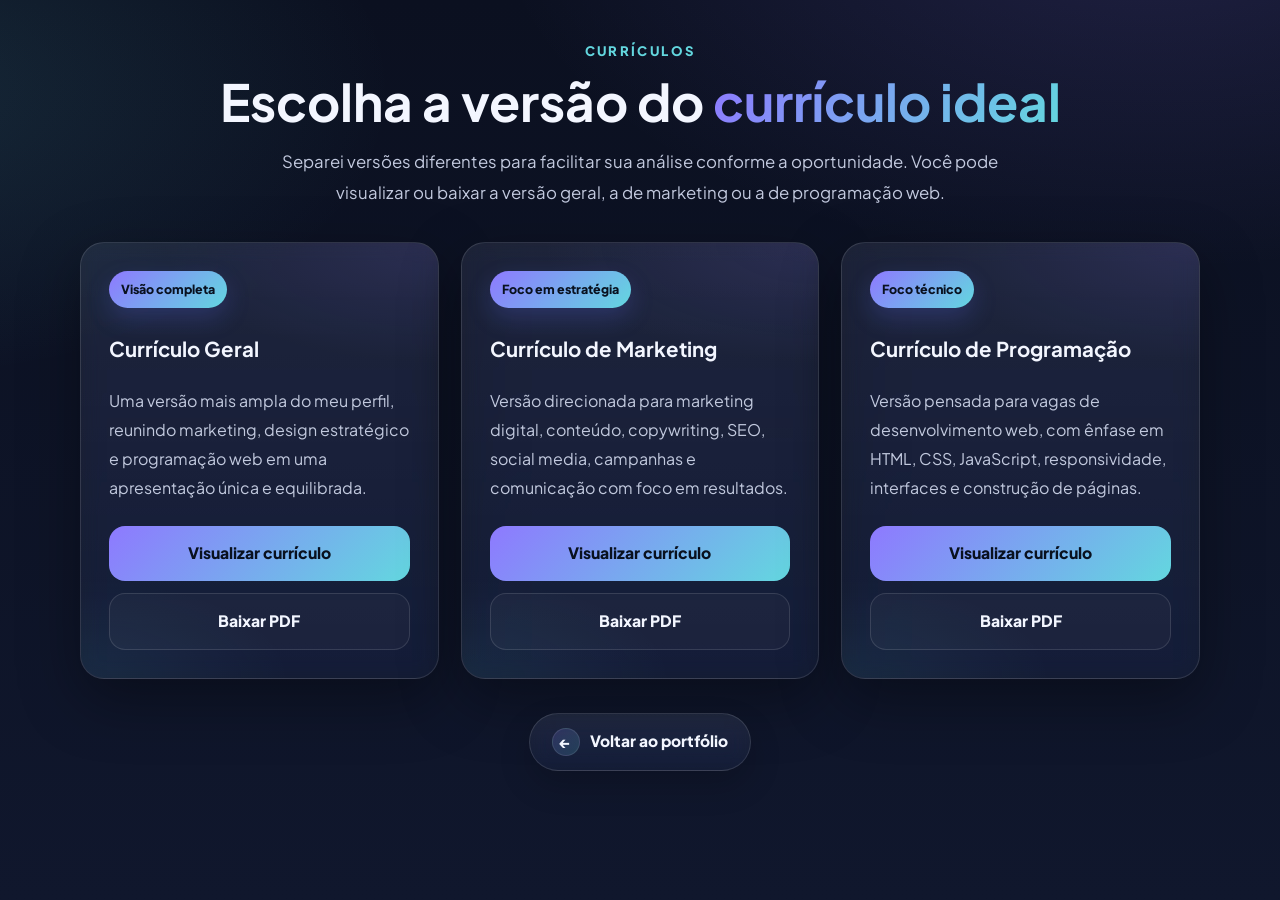
==== curriculos.html @ 51f9f5ce "Add files via upload" ====
<!DOCTYPE html>
<html lang="pt-BR">
<head>
  <meta charset="UTF-8" />
  <meta name="viewport" content="width=device-width, initial-scale=1.0" />
  <title>Currículos | Adson Isan</title>
  <meta name="description" content="Escolha qual currículo baixar: marketing, programação web ou versão geral." />
  <link rel="preconnect" href="https://fonts.gstatic.com" crossorigin>
  <link href="https://fonts.googleapis.com/css2?family=Plus+Jakarta+Sans:wght@400;600;700;800&display=swap" rel="stylesheet">

  <style>
    :root{
      --bg:#0b1020;
      --bg-soft:#10172d;
      --surface:#131b34;
      --surface-2:#18213f;
      --text:#f3f6ff;
      --muted:#c2c9de;
      --muted-2:#9ba6c7;
      --brand:#8e79ff;
      --brand-2:#63d7df;
      --border:rgba(255,255,255,.12);
      --ring:rgba(142,121,255,.35);
      --shadow:0 20px 60px rgba(0,0,0,.35);
      --radius-lg:28px;
      --radius-md:20px;
      --radius-sm:14px;
    }

    *{
      box-sizing:border-box;
    }

    html{
      scroll-behavior:smooth;
    }

    body{
      margin:0;
      min-height:100vh;
      font-family:"Plus Jakarta Sans", system-ui, sans-serif;
      color:var(--text);
      background:
        radial-gradient(1100px 600px at 90% -10%, rgba(142,121,255,.16), transparent 60%),
        radial-gradient(900px 500px at -10% 10%, rgba(99,215,223,.12), transparent 58%),
        linear-gradient(180deg, var(--bg), var(--bg-soft));
      line-height:1.7;
      padding:40px 20px;
    }

    a{
      color:inherit;
      text-decoration:none;
    }

    .wrap{
      width:min(1120px, 100%);
      margin:0 auto;
    }

    .hero{
      text-align:center;
      margin-bottom:34px;
    }

    .eyebrow{
      margin:0 0 12px;
      color:var(--brand-2);
      font-weight:800;
      letter-spacing:.18em;
      font-size:.82rem;
    }

    .title{
      margin:0 0 16px;
      font-size:clamp(2.1rem, 4vw, 3.2rem);
      line-height:1.08;
    }

    .grad{
      background:linear-gradient(120deg, var(--brand), var(--brand-2));
      -webkit-background-clip:text;
      background-clip:text;
      color:transparent;
    }

    .subtitle{
      margin:0 auto;
      max-width:760px;
      color:var(--muted);
      font-size:1.05rem;
      line-height:1.85;
    }

    .cards-grid{
      display:grid;
      grid-template-columns:repeat(3, minmax(0, 1fr));
      gap:22px;
      align-items:stretch;
    }

    .card{
      display:flex;
      flex-direction:column;
      min-height:100%;
      padding:28px;
      border-radius:24px;
      border:1px solid var(--border);
      background:
        linear-gradient(180deg, rgba(255,255,255,.08), rgba(255,255,255,.03));
      box-shadow:var(--shadow);
      backdrop-filter:blur(10px) saturate(140%);
      position:relative;
      overflow:hidden;
      transition:transform .18s ease, box-shadow .22s ease, border-color .22s ease;
    }

    .card::before{
      content:"";
      position:absolute;
      inset:0;
      background:
        radial-gradient(500px 220px at 100% 0%, rgba(142,121,255,.12), transparent 55%),
        radial-gradient(380px 180px at 0% 100%, rgba(99,215,223,.08), transparent 55%);
      pointer-events:none;
    }

    .card:hover{
      transform:translateY(-4px);
      box-shadow:0 26px 70px rgba(0,0,0,.38);
      border-color:rgba(142,121,255,.28);
    }

    .card-top,
    .card-body,
    .card-actions{
      position:relative;
      z-index:1;
    }

    .card-top{
      margin-bottom:16px;
    }

    .badge{
      display:inline-flex;
      align-items:center;
      justify-content:center;
      padding:8px 12px;
      border-radius:999px;
      font-size:.78rem;
      font-weight:800;
      color:#09111f;
      background:linear-gradient(135deg, var(--brand), var(--brand-2));
      box-shadow:0 10px 24px rgba(98,112,255,.22);
    }

    .card-body{
      display:flex;
      flex-direction:column;
      flex:1;
    }

    .card h2{
      margin:0 0 12px;
      font-size:1.28rem;
      line-height:1.3;
      min-height:3.2rem;
      display:flex;
      align-items:center;
    }

    .card p{
      margin:0;
      color:var(--muted);
      font-size:1rem;
      line-height:1.8;
      flex:1;
    }

    .card-actions{
      display:grid;
      gap:12px;
      margin-top:24px;
    }

    .btn{
      display:inline-flex;
      align-items:center;
      justify-content:center;
      min-height:48px;
      padding:14px 16px;
      border-radius:16px;
      border:1px solid var(--border);
      font-weight:800;
      font-size:.98rem;
      transition:transform .14s ease, box-shadow .2s ease, background .2s ease, border-color .2s ease;
      text-align:center;
    }

    .btn:hover{
      transform:translateY(-1px);
      box-shadow:0 16px 28px rgba(0,0,0,.20);
    }

    .btn.primary{
      background:linear-gradient(135deg, var(--brand), var(--brand-2));
      color:#09111f;
      border:none;
    }

    .btn.secondary{
      background:rgba(255,255,255,.03);
      color:var(--text);
    }

    .btn.secondary:hover{
      border-color:rgba(99,215,223,.35);
      background:rgba(255,255,255,.05);
    }

    .bottom-bar{
      margin-top:34px;
      display:flex;
      justify-content:center;
    }

    .back-link{
      display:inline-flex;
      align-items:center;
      justify-content:center;
      gap:10px;
      padding:14px 22px;
      border-radius:999px;
      border:1px solid var(--border);
      background:
        linear-gradient(180deg, rgba(255,255,255,.08), rgba(255,255,255,.03));
      color:var(--text);
      font-weight:800;
      font-size:.97rem;
      box-shadow:0 14px 32px rgba(0,0,0,.18);
      backdrop-filter:blur(10px) saturate(140%);
      transition:transform .14s ease, box-shadow .22s ease, border-color .22s ease;
    }

    .back-link:hover{
      transform:translateY(-2px);
      box-shadow:0 20px 40px rgba(0,0,0,.24);
      border-color:rgba(142,121,255,.35);
    }

    .back-link .arrow{
      display:inline-flex;
      align-items:center;
      justify-content:center;
      width:28px;
      height:28px;
      border-radius:999px;
      background:linear-gradient(135deg, rgba(142,121,255,.18), rgba(99,215,223,.18));
      border:1px solid rgba(255,255,255,.10);
      font-size:.95rem;
      line-height:1;
      flex-shrink:0;
    }

    @media (max-width: 980px){
      .cards-grid{
        grid-template-columns:1fr;
      }

      .card h2{
        min-height:auto;
      }
    }

    @media (max-width: 640px){
      body{
        padding:28px 16px;
      }

      .card{
        padding:22px;
      }

      .title{
        font-size:clamp(1.9rem, 7vw, 2.5rem);
      }

      .subtitle{
        font-size:1rem;
      }

      .back-link{
        width:100%;
        max-width:340px;
      }
    }
  </style>
</head>
<body>
  <main class="wrap">
    <section class="hero">
      <p class="eyebrow">CURRÍCULOS</p>
      <h1 class="title">
        Escolha a versão do <span class="grad">currículo ideal</span>
      </h1>
      <p class="subtitle">
        Separei versões diferentes para facilitar sua análise conforme a oportunidade.
        Você pode visualizar ou baixar a versão geral, a de marketing ou a de programação web.
      </p>
    </section>

    <section class="cards-grid">
      <article class="card">
        <div class="card-top">
          <span class="badge">Visão completa</span>
        </div>

        <div class="card-body">
          <h2>Currículo Geral</h2>
          <p>
            Uma versão mais ampla do meu perfil, reunindo marketing, design estratégico
            e programação web em uma apresentação única e equilibrada.
          </p>
        </div>

        <div class="card-actions">
          <a class="btn primary" href="Currículo - Soluções Digitais.pdf" target="_blank" rel="noopener">
            Visualizar currículo
          </a>
          <a class="btn secondary" href="Currículo - Soluções Digitais.pdf" download>
            Baixar PDF
          </a>
        </div>
      </article>

      <article class="card">
        <div class="card-top">
          <span class="badge">Foco em estratégia</span>
        </div>

        <div class="card-body">
          <h2>Currículo de Marketing</h2>
          <p>
            Versão direcionada para marketing digital, conteúdo, copywriting, SEO,
            social media, campanhas e comunicação com foco em resultados.
          </p>
        </div>

        <div class="card-actions">
          <a class="btn primary" href="Currículo - Marketing Digital.pdf" target="_blank" rel="noopener">
            Visualizar currículo
          </a>
          <a class="btn secondary" href="Currículo - Marketing Digital.pdf" download>
            Baixar PDF
          </a>
        </div>
      </article>

      <article class="card">
        <div class="card-top">
          <span class="badge">Foco técnico</span>
        </div>

        <div class="card-body">
          <h2>Currículo de Programação</h2>
          <p>
            Versão pensada para vagas de desenvolvimento web, com ênfase em HTML, CSS,
            JavaScript, responsividade, interfaces e construção de páginas.
          </p>
        </div>

        <div class="card-actions">
          <a class="btn primary" href="Currículo - Desenvolvimento Web.pdf" target="_blank" rel="noopener">
            Visualizar currículo
          </a>
          <a class="btn secondary" href="Currículo - Desenvolvimento Web.pdf" download>
            Baixar PDF
          </a>
        </div>
      </article>
    </section>

    <div class="bottom-bar">
      <a class="back-link" href="index.html">
        <span class="arrow">←</span>
        <span>Voltar ao portfólio</span>
      </a>
    </div>
  </main>
</body>
</html>
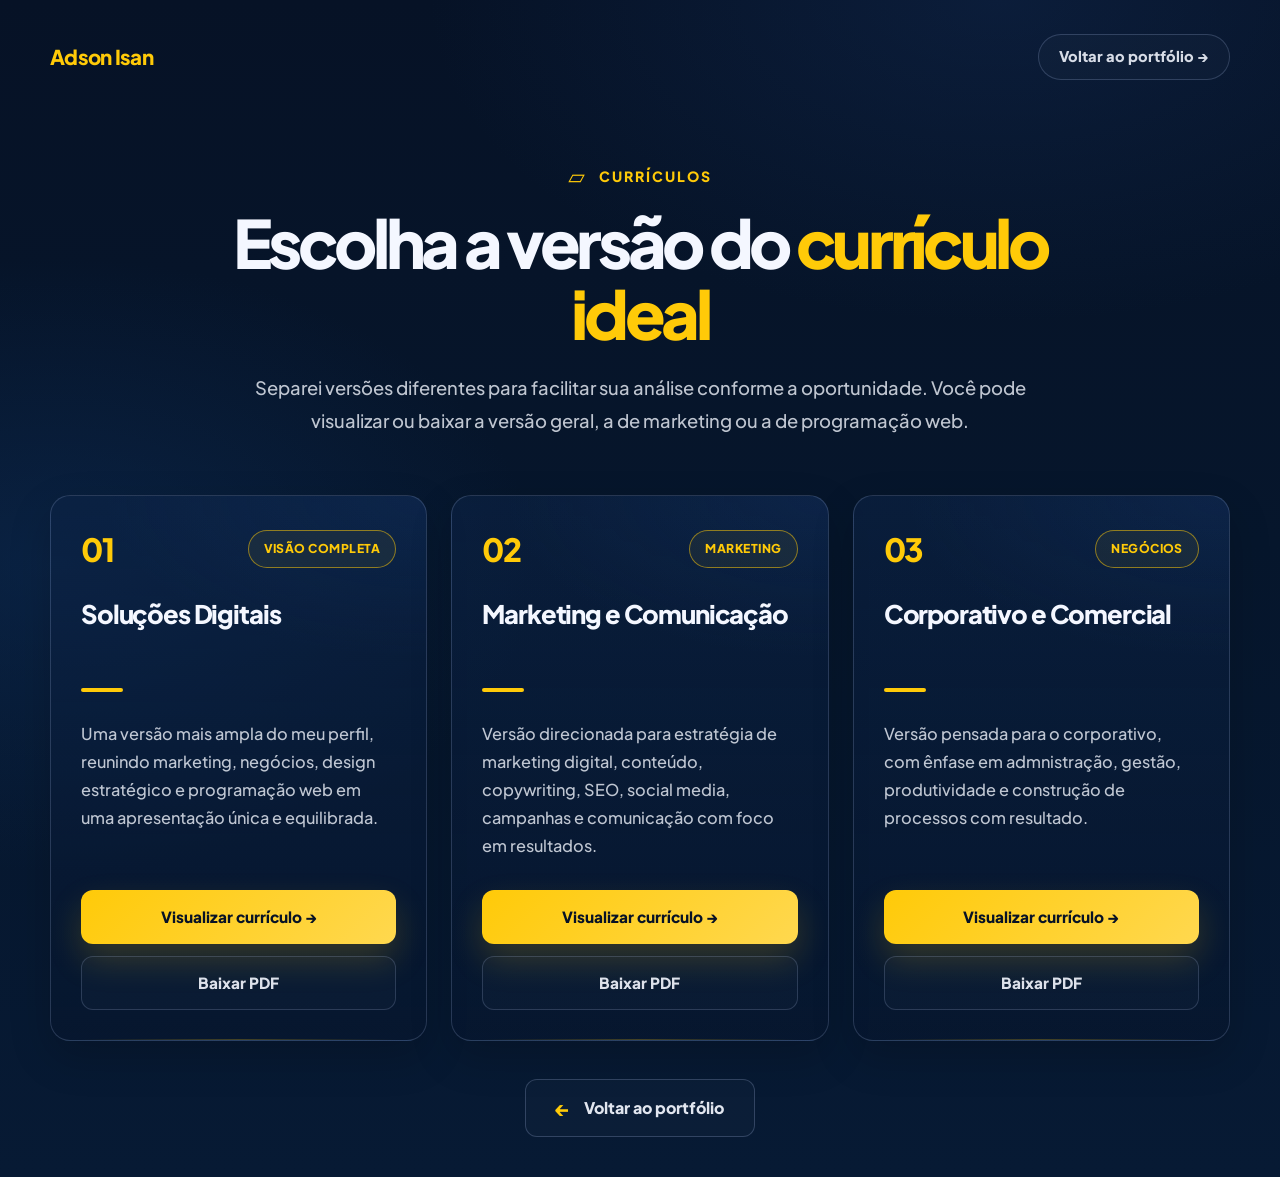
==== commit e3bf0ee2: "Add files via upload" ====
--- a/curriculos.html
+++ b/curriculos.html
@@ -6,153 +6,243 @@
   <title>Currículos | Adson Isan</title>
   <meta name="description" content="Escolha qual currículo baixar: marketing, programação web ou versão geral." />
   <link rel="preconnect" href="https://fonts.gstatic.com" crossorigin>
-  <link href="https://fonts.googleapis.com/css2?family=Plus+Jakarta+Sans:wght@400;600;700;800&display=swap" rel="stylesheet">
+  <link href="https://fonts.googleapis.com/css2?family=Plus+Jakarta+Sans:wght@400;500;600;700;800;900&display=swap" rel="stylesheet">
 
   <style>
     :root{
-      --bg:#0b1020;
-      --bg-soft:#10172d;
-      --surface:#131b34;
-      --surface-2:#18213f;
-      --text:#f3f6ff;
-      --muted:#c2c9de;
-      --muted-2:#9ba6c7;
-      --brand:#8e79ff;
-      --brand-2:#63d7df;
-      --border:rgba(255,255,255,.12);
-      --ring:rgba(142,121,255,.35);
-      --shadow:0 20px 60px rgba(0,0,0,.35);
-      --radius-lg:28px;
-      --radius-md:20px;
-      --radius-sm:14px;
-    }
-
-    *{
-      box-sizing:border-box;
-    }
-
-    html{
-      scroll-behavior:smooth;
-    }
+      --bg:#061226;
+      --bg-2:#071a34;
+      --surface:#0a1c37;
+      --surface-2:#102542;
+      --text:#f4f7ff;
+      --muted:#b8c1d5;
+      --muted-2:#8693ad;
+      --brand:#ffca08;
+      --brand-2:#ffd84f;
+      --border:rgba(160,178,220,.22);
+      --border-strong:rgba(255,202,8,.45);
+      --shadow:0 28px 80px rgba(0,0,0,.35);
+      --max:1180px;
+    }
+
+    *{box-sizing:border-box;}
+
+    html{scroll-behavior:smooth;}
 
     body{
       margin:0;
       min-height:100vh;
-      font-family:"Plus Jakarta Sans", system-ui, sans-serif;
+      font-family:"Plus Jakarta Sans", system-ui, -apple-system, Segoe UI, sans-serif;
       color:var(--text);
       background:
-        radial-gradient(1100px 600px at 90% -10%, rgba(142,121,255,.16), transparent 60%),
-        radial-gradient(900px 500px at -10% 10%, rgba(99,215,223,.12), transparent 58%),
-        linear-gradient(180deg, var(--bg), var(--bg-soft));
+        radial-gradient(920px 520px at 78% 0%, rgba(23,54,104,.30), transparent 62%),
+        radial-gradient(760px 480px at 4% 48%, rgba(16,55,107,.36), transparent 64%),
+        linear-gradient(180deg, #061226 0%, #06162c 46%, #071a34 100%);
       line-height:1.7;
-      padding:40px 20px;
-    }
-
-    a{
-      color:inherit;
-      text-decoration:none;
-    }
-
-    .wrap{
-      width:min(1120px, 100%);
+      overflow-x:hidden;
+    }
+
+    a{color:inherit;text-decoration:none;}
+
+    .page{
+      width:min(var(--max), calc(100% - 48px));
+      min-height:100vh;
       margin:0 auto;
+      padding:28px 0 40px;
+      display:flex;
+      flex-direction:column;
+    }
+
+    .topbar{
+      display:flex;
+      align-items:center;
+      justify-content:space-between;
+      gap:22px;
+      min-height:58px;
+      margin-bottom:78px;
+    }
+
+    .brand{
+      color:var(--brand);
+      font-size:1.28rem;
+      line-height:1;
+      font-weight:900;
+      letter-spacing:-.035em;
+    }
+
+    .top-link{
+      display:inline-flex;
+      align-items:center;
+      justify-content:center;
+      gap:10px;
+      min-height:46px;
+      padding:0 20px;
+      border:1px solid rgba(160,178,220,.24);
+      border-radius:999px;
+      background:rgba(255,255,255,.02);
+      color:rgba(244,247,255,.88);
+      font-size:.92rem;
+      font-weight:800;
+      transition:.2s ease;
+    }
+
+    .top-link:hover{
+      transform:translateY(-2px);
+      border-color:var(--border-strong);
+      color:var(--brand);
     }
 
     .hero{
+      max-width:920px;
+      margin:0 auto 48px;
       text-align:center;
-      margin-bottom:34px;
     }
 
     .eyebrow{
-      margin:0 0 12px;
-      color:var(--brand-2);
-      font-weight:800;
-      letter-spacing:.18em;
-      font-size:.82rem;
+      display:inline-flex;
+      align-items:center;
+      justify-content:center;
+      gap:12px;
+      margin:0 0 20px;
+      color:var(--brand);
+      font-size:.88rem;
+      line-height:1;
+      font-weight:900;
+      letter-spacing:.14em;
+      text-transform:uppercase;
+    }
+
+    .eyebrow::before{
+      content:"▱";
+      font-size:1.35rem;
+      line-height:1;
     }
 
     .title{
-      margin:0 0 16px;
-      font-size:clamp(2.1rem, 4vw, 3.2rem);
+      max-width:850px;
+      margin:0 auto 22px;
+      color:var(--text);
+      font-size:clamp(2.6rem, 5.2vw, 5.1rem);
       line-height:1.08;
-    }
-
-    .grad{
-      background:linear-gradient(120deg, var(--brand), var(--brand-2));
-      -webkit-background-clip:text;
-      background-clip:text;
-      color:transparent;
-    }
+      letter-spacing:-.065em;
+      font-weight:900;
+    }
+
+    .title span{color:var(--brand);}
 
     .subtitle{
+      max-width:780px;
       margin:0 auto;
-      max-width:760px;
-      color:var(--muted);
-      font-size:1.05rem;
-      line-height:1.85;
+      color:rgba(244,247,255,.78);
+      font-size:1.15rem;
+      line-height:1.75;
+      font-weight:500;
     }
 
     .cards-grid{
       display:grid;
       grid-template-columns:repeat(3, minmax(0, 1fr));
-      gap:22px;
+      gap:24px;
       align-items:stretch;
+      margin-top:10px;
     }
 
     .card{
-      display:flex;
-      flex-direction:column;
-      min-height:100%;
-      padding:28px;
-      border-radius:24px;
-      border:1px solid var(--border);
-      background:
-        linear-gradient(180deg, rgba(255,255,255,.08), rgba(255,255,255,.03));
-      box-shadow:var(--shadow);
-      backdrop-filter:blur(10px) saturate(140%);
       position:relative;
       overflow:hidden;
-      transition:transform .18s ease, box-shadow .22s ease, border-color .22s ease;
-    }
-
-    .card::before{
+      display:flex;
+      flex-direction:column;
+      min-height:430px;
+      padding:34px 30px 30px;
+      border:1px solid var(--border);
+      border-radius:20px;
+      background:
+        radial-gradient(520px 260px at 100% 0%, rgba(24,63,124,.20), transparent 62%),
+        linear-gradient(180deg, rgba(12,35,70,.58), rgba(6,20,43,.42));
+      box-shadow:0 16px 42px rgba(0,0,0,.18);
+      transition:transform .22s ease, border-color .22s ease, background .22s ease;
+    }
+
+    .card:hover{
+      transform:translateY(-5px);
+      border-color:rgba(255,202,8,.44);
+      background:
+        radial-gradient(520px 260px at 100% 0%, rgba(255,202,8,.07), transparent 62%),
+        linear-gradient(180deg, rgba(12,35,70,.70), rgba(6,20,43,.50));
+    }
+
+    .card::after{
       content:"";
       position:absolute;
-      inset:0;
-      background:
-        radial-gradient(500px 220px at 100% 0%, rgba(142,121,255,.12), transparent 55%),
-        radial-gradient(380px 180px at 0% 100%, rgba(99,215,223,.08), transparent 55%);
-      pointer-events:none;
-    }
-
-    .card:hover{
-      transform:translateY(-4px);
-      box-shadow:0 26px 70px rgba(0,0,0,.38);
-      border-color:rgba(142,121,255,.28);
+      inset:auto 30px 0;
+      height:1px;
+      background:linear-gradient(90deg, transparent, rgba(255,202,8,.45), transparent);
+      opacity:.55;
     }
 
     .card-top,
     .card-body,
-    .card-actions{
-      position:relative;
-      z-index:1;
-    }
+    .card-actions{position:relative;z-index:1;}
 
     .card-top{
-      margin-bottom:16px;
+      display:flex;
+      align-items:center;
+      justify-content:space-between;
+      gap:18px;
+      margin-bottom:30px;
+    }
+
+    .card-number{
+      color:var(--brand);
+      font-size:2rem;
+      line-height:1;
+      font-weight:900;
+      letter-spacing:-.04em;
     }
 
     .badge{
       display:inline-flex;
       align-items:center;
       justify-content:center;
-      padding:8px 12px;
+      min-height:38px;
+      padding:0 15px;
+      border:1px solid rgba(255,202,8,.52);
       border-radius:999px;
-      font-size:.78rem;
-      font-weight:800;
-      color:#09111f;
-      background:linear-gradient(135deg, var(--brand), var(--brand-2));
-      box-shadow:0 10px 24px rgba(98,112,255,.22);
+      background:rgba(255,202,8,.06);
+      color:var(--brand);
+      font-size:.76rem;
+      font-weight:900;
+      letter-spacing:.04em;
+      text-transform:uppercase;
+    }
+
+    .card h2{
+      min-height:72px;
+      display:flex;
+      align-items:flex-start;
+      margin:0 0 18px;
+      color:var(--text);
+      font-size:1.6rem;
+      line-height:1.23;
+      letter-spacing:-.045em;
+      font-weight:900;
+    }
+
+    .card-line{
+      display:block;
+      width:42px;
+      height:4px;
+      margin:0 0 28px;
+      border-radius:999px;
+      background:var(--brand);
+    }
+
+    .card p{
+      margin:0;
+      color:rgba(244,247,255,.78);
+      font-size:1.02rem;
+      line-height:1.72;
+      font-weight:500;
     }
 
     .card-body{
@@ -161,66 +251,48 @@
       flex:1;
     }
 
-    .card h2{
-      margin:0 0 12px;
-      font-size:1.28rem;
-      line-height:1.3;
-      min-height:3.2rem;
-      display:flex;
-      align-items:center;
-    }
-
-    .card p{
-      margin:0;
-      color:var(--muted);
-      font-size:1rem;
-      line-height:1.8;
-      flex:1;
-    }
-
     .card-actions{
       display:grid;
+      grid-template-columns:1fr;
       gap:12px;
-      margin-top:24px;
+      margin-top:30px;
     }
 
     .btn{
       display:inline-flex;
       align-items:center;
       justify-content:center;
-      min-height:48px;
-      padding:14px 16px;
-      border-radius:16px;
+      gap:12px;
+      min-height:54px;
+      padding:0 18px;
       border:1px solid var(--border);
-      font-weight:800;
-      font-size:.98rem;
-      transition:transform .14s ease, box-shadow .2s ease, background .2s ease, border-color .2s ease;
+      border-radius:12px;
+      color:var(--text);
+      font-size:.96rem;
+      font-weight:900;
       text-align:center;
-    }
-
-    .btn:hover{
-      transform:translateY(-1px);
-      box-shadow:0 16px 28px rgba(0,0,0,.20);
-    }
+      cursor:pointer;
+      transition:.2s ease;
+    }
+
+    .btn:hover{transform:translateY(-2px);border-color:var(--border-strong);}
 
     .btn.primary{
+      border:0;
       background:linear-gradient(135deg, var(--brand), var(--brand-2));
-      color:#09111f;
-      border:none;
+      color:#071226;
+      box-shadow:0 16px 34px rgba(255,202,8,.18);
     }
 
     .btn.secondary{
-      background:rgba(255,255,255,.03);
-      color:var(--text);
-    }
-
-    .btn.secondary:hover{
-      border-color:rgba(99,215,223,.35);
-      background:rgba(255,255,255,.05);
-    }
+      background:rgba(255,255,255,.018);
+      color:rgba(244,247,255,.90);
+    }
+
+    .btn.secondary:hover{color:var(--brand);}
 
     .bottom-bar{
-      margin-top:34px;
+      margin-top:38px;
       display:flex;
       justify-content:center;
     }
@@ -229,154 +301,121 @@
       display:inline-flex;
       align-items:center;
       justify-content:center;
-      gap:10px;
-      padding:14px 22px;
-      border-radius:999px;
-      border:1px solid var(--border);
-      background:
-        linear-gradient(180deg, rgba(255,255,255,.08), rgba(255,255,255,.03));
-      color:var(--text);
-      font-weight:800;
-      font-size:.97rem;
-      box-shadow:0 14px 32px rgba(0,0,0,.18);
-      backdrop-filter:blur(10px) saturate(140%);
-      transition:transform .14s ease, box-shadow .22s ease, border-color .22s ease;
+      gap:12px;
+      min-height:58px;
+      padding:0 30px;
+      border:1px solid rgba(160,178,220,.26);
+      border-radius:12px;
+      background:rgba(255,255,255,.018);
+      color:rgba(244,247,255,.92);
+      font-weight:900;
+      transition:.2s ease;
     }
 
     .back-link:hover{
       transform:translateY(-2px);
-      box-shadow:0 20px 40px rgba(0,0,0,.24);
-      border-color:rgba(142,121,255,.35);
-    }
-
-    .back-link .arrow{
-      display:inline-flex;
-      align-items:center;
-      justify-content:center;
-      width:28px;
-      height:28px;
-      border-radius:999px;
-      background:linear-gradient(135deg, rgba(142,121,255,.18), rgba(99,215,223,.18));
-      border:1px solid rgba(255,255,255,.10);
-      font-size:.95rem;
-      line-height:1;
-      flex-shrink:0;
-    }
-
-    @media (max-width: 980px){
-      .cards-grid{
-        grid-template-columns:1fr;
-      }
-
-      .card h2{
-        min-height:auto;
-      }
-    }
-
-    @media (max-width: 640px){
-      body{
-        padding:28px 16px;
-      }
-
-      .card{
-        padding:22px;
-      }
-
-      .title{
-        font-size:clamp(1.9rem, 7vw, 2.5rem);
-      }
-
-      .subtitle{
-        font-size:1rem;
-      }
-
-      .back-link{
-        width:100%;
-        max-width:340px;
-      }
+      border-color:var(--border-strong);
+      color:var(--brand);
+    }
+
+    .arrow{color:var(--brand);font-size:1.25rem;line-height:1;}
+
+    @media (max-width:980px){
+      .topbar{margin-bottom:54px;}
+      .cards-grid{grid-template-columns:1fr;}
+      .card{min-height:auto;}
+      .card h2{min-height:auto;}
+    }
+
+    @media (max-width:640px){
+      .page{width:min(100% - 32px, var(--max));padding:18px 0 32px;}
+      .topbar{align-items:flex-start;flex-direction:column;margin-bottom:46px;}
+      .top-link{width:100%;}
+      .hero{text-align:left;margin-bottom:34px;}
+      .eyebrow{justify-content:flex-start;}
+      .title{font-size:clamp(2.25rem, 11vw, 3.1rem);}
+      .subtitle{font-size:1rem;}
+      .card{padding:26px 22px;border-radius:18px;}
+      .card-top{align-items:flex-start;flex-direction:column;margin-bottom:24px;}
+      .back-link{width:100%;}
     }
   </style>
 </head>
 <body>
-  <main class="wrap">
+  <main class="page">
+    <header class="topbar" aria-label="Cabeçalho da página">
+      <a class="brand" href="index.html">Adson Isan</a>
+      <a class="top-link" href="index.html">Voltar ao portfólio →</a>
+    </header>
+
     <section class="hero">
-      <p class="eyebrow">CURRÍCULOS</p>
+      <p class="eyebrow">Currículos</p>
       <h1 class="title">
-        Escolha a versão do <span class="grad">currículo ideal</span>
+        Escolha a versão do <span>currículo ideal</span>
       </h1>
       <p class="subtitle">
-        Separei versões diferentes para facilitar sua análise conforme a oportunidade.
-        Você pode visualizar ou baixar a versão geral, a de marketing ou a de programação web.
+        Separei versões diferentes para facilitar sua análise conforme a oportunidade. Você pode visualizar ou baixar a versão geral, a de marketing ou a de programação web.
       </p>
     </section>
 
-    <section class="cards-grid">
+    <section class="cards-grid" aria-label="Versões de currículo disponíveis">
       <article class="card">
         <div class="card-top">
+          <strong class="card-number">01</strong>
           <span class="badge">Visão completa</span>
         </div>
 
         <div class="card-body">
-          <h2>Currículo Geral</h2>
+          <h2>Soluções Digitais</h2>
+          <span class="card-line"></span>
           <p>
-            Uma versão mais ampla do meu perfil, reunindo marketing, design estratégico
-            e programação web em uma apresentação única e equilibrada.
+            Uma versão mais ampla do meu perfil, reunindo marketing, negócios, design estratégico e programação web em uma apresentação única e equilibrada.
           </p>
         </div>
 
         <div class="card-actions">
-          <a class="btn primary" href="Currículo - Soluções Digitais.pdf" target="_blank" rel="noopener">
-            Visualizar currículo
-          </a>
-          <a class="btn secondary" href="Currículo - Soluções Digitais.pdf" download>
-            Baixar PDF
-          </a>
+          <a class="btn primary" href="Currículo - Soluções Digitais.pdf" target="_blank" rel="noopener">Visualizar currículo →</a>
+          <a class="btn secondary" href="Currículo - Soluções Digitais.pdf" download>Baixar PDF</a>
         </div>
       </article>
 
       <article class="card">
         <div class="card-top">
-          <span class="badge">Foco em estratégia</span>
+          <strong class="card-number">02</strong>
+          <span class="badge">Marketing</span>
         </div>
 
         <div class="card-body">
-          <h2>Currículo de Marketing</h2>
+          <h2>Marketing e Comunicação</h2>
+          <span class="card-line"></span>
           <p>
-            Versão direcionada para marketing digital, conteúdo, copywriting, SEO,
-            social media, campanhas e comunicação com foco em resultados.
+            Versão direcionada para estratégia de marketing digital, conteúdo, copywriting, SEO, social media, campanhas e comunicação com foco em resultados.
           </p>
         </div>
 
         <div class="card-actions">
-          <a class="btn primary" href="Currículo - Marketing Digital.pdf" target="_blank" rel="noopener">
-            Visualizar currículo
-          </a>
-          <a class="btn secondary" href="Currículo - Marketing Digital.pdf" download>
-            Baixar PDF
-          </a>
+          <a class="btn primary" href="Currículo - Marketing Digital.pdf" target="_blank" rel="noopener">Visualizar currículo →</a>
+          <a class="btn secondary" href="Currículo - Marketing Digital.pdf" download>Baixar PDF</a>
         </div>
       </article>
 
       <article class="card">
         <div class="card-top">
-          <span class="badge">Foco técnico</span>
+          <strong class="card-number">03</strong>
+          <span class="badge">Negócios</span>
         </div>
 
         <div class="card-body">
-          <h2>Currículo de Programação</h2>
+          <h2>Corporativo e Comercial</h2>
+          <span class="card-line"></span>
           <p>
-            Versão pensada para vagas de desenvolvimento web, com ênfase em HTML, CSS,
-            JavaScript, responsividade, interfaces e construção de páginas.
+            Versão pensada para o corporativo, com ênfase em admnistração, gestão, produtividade e construção de processos com resultado.
           </p>
         </div>
 
         <div class="card-actions">
-          <a class="btn primary" href="Currículo - Desenvolvimento Web.pdf" target="_blank" rel="noopener">
-            Visualizar currículo
-          </a>
-          <a class="btn secondary" href="Currículo - Desenvolvimento Web.pdf" download>
-            Baixar PDF
-          </a>
+          <a class="btn primary" href="Currículo - Corporativo.pdf" target="_blank" rel="noopener">Visualizar currículo →</a>
+          <a class="btn secondary" href="Currículo - Corporativo.pdf" download>Baixar PDF</a>
         </div>
       </article>
     </section>
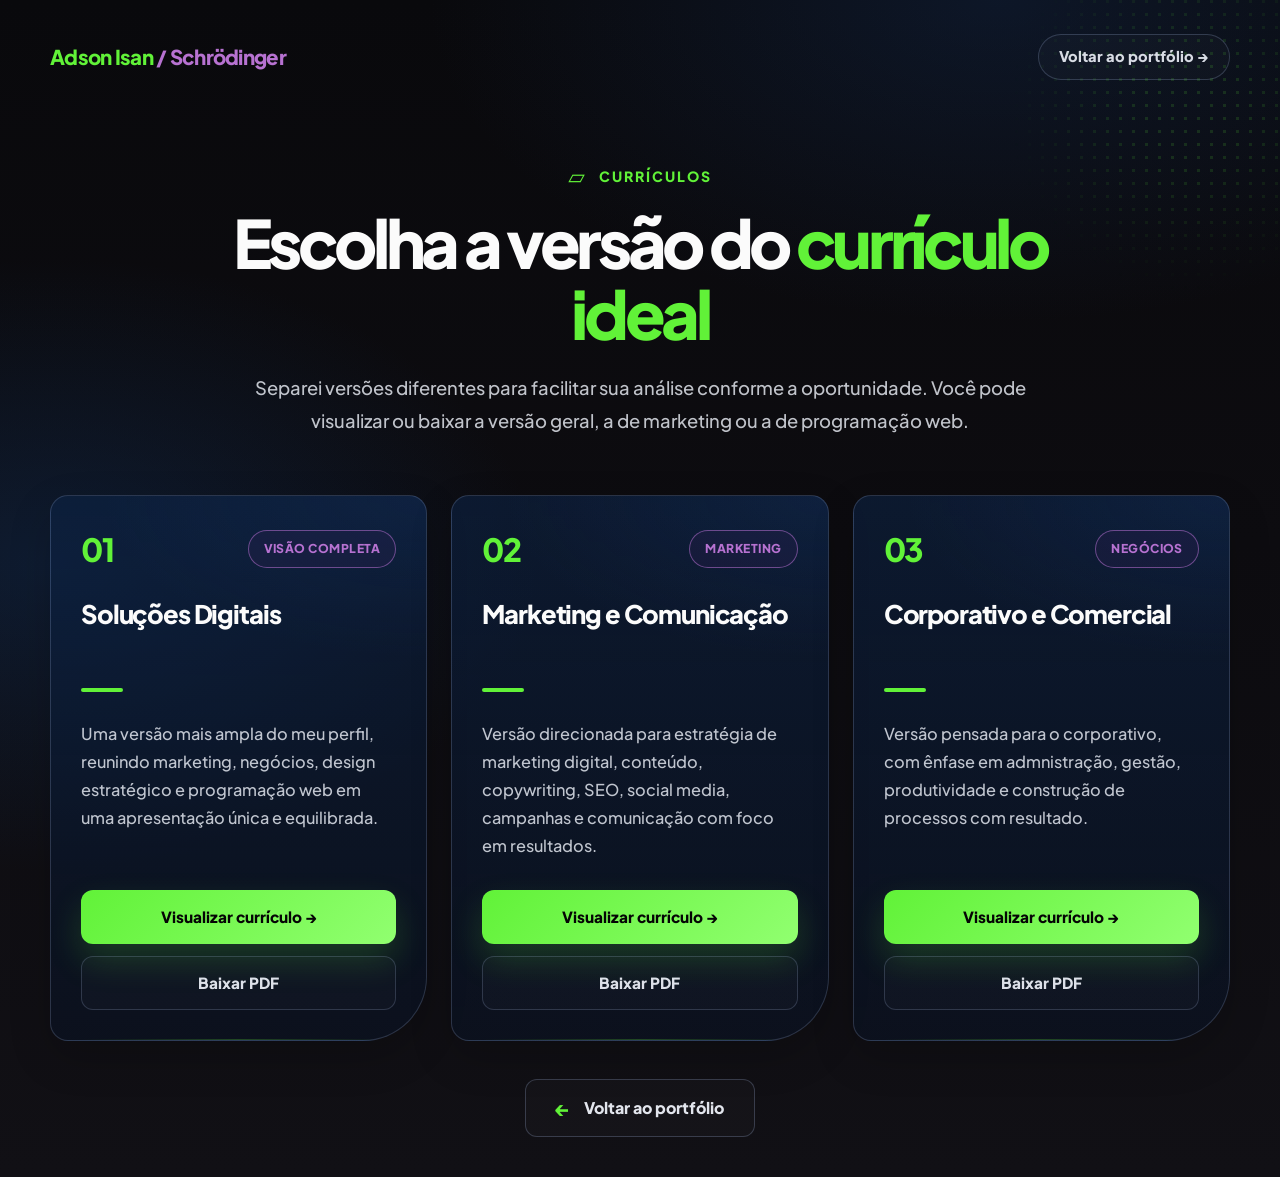
==== commit 9b2de9da: "Add files via upload" ====
--- a/curriculos.html
+++ b/curriculos.html
@@ -1,431 +1,437 @@
-<!DOCTYPE html>
-<html lang="pt-BR">
-<head>
-  <meta charset="UTF-8" />
-  <meta name="viewport" content="width=device-width, initial-scale=1.0" />
-  <title>Currículos | Adson Isan</title>
-  <meta name="description" content="Escolha qual currículo baixar: marketing, programação web ou versão geral." />
-  <link rel="preconnect" href="https://fonts.gstatic.com" crossorigin>
-  <link href="https://fonts.googleapis.com/css2?family=Plus+Jakarta+Sans:wght@400;500;600;700;800;900&display=swap" rel="stylesheet">
-
-  <style>
-    :root{
-      --bg:#061226;
-      --bg-2:#071a34;
-      --surface:#0a1c37;
-      --surface-2:#102542;
-      --text:#f4f7ff;
-      --muted:#b8c1d5;
-      --muted-2:#8693ad;
-      --brand:#ffca08;
-      --brand-2:#ffd84f;
-      --border:rgba(160,178,220,.22);
-      --border-strong:rgba(255,202,8,.45);
-      --shadow:0 28px 80px rgba(0,0,0,.35);
-      --max:1180px;
-    }
-
-    *{box-sizing:border-box;}
-
-    html{scroll-behavior:smooth;}
-
-    body{
-      margin:0;
-      min-height:100vh;
-      font-family:"Plus Jakarta Sans", system-ui, -apple-system, Segoe UI, sans-serif;
-      color:var(--text);
-      background:
-        radial-gradient(920px 520px at 78% 0%, rgba(23,54,104,.30), transparent 62%),
-        radial-gradient(760px 480px at 4% 48%, rgba(16,55,107,.36), transparent 64%),
-        linear-gradient(180deg, #061226 0%, #06162c 46%, #071a34 100%);
-      line-height:1.7;
-      overflow-x:hidden;
-    }
-
-    a{color:inherit;text-decoration:none;}
-
-    .page{
-      width:min(var(--max), calc(100% - 48px));
-      min-height:100vh;
-      margin:0 auto;
-      padding:28px 0 40px;
-      display:flex;
-      flex-direction:column;
-    }
-
-    .topbar{
-      display:flex;
-      align-items:center;
-      justify-content:space-between;
-      gap:22px;
-      min-height:58px;
-      margin-bottom:78px;
-    }
-
-    .brand{
-      color:var(--brand);
-      font-size:1.28rem;
-      line-height:1;
-      font-weight:900;
-      letter-spacing:-.035em;
-    }
-
-    .top-link{
-      display:inline-flex;
-      align-items:center;
-      justify-content:center;
-      gap:10px;
-      min-height:46px;
-      padding:0 20px;
-      border:1px solid rgba(160,178,220,.24);
-      border-radius:999px;
-      background:rgba(255,255,255,.02);
-      color:rgba(244,247,255,.88);
-      font-size:.92rem;
-      font-weight:800;
-      transition:.2s ease;
-    }
-
-    .top-link:hover{
-      transform:translateY(-2px);
-      border-color:var(--border-strong);
-      color:var(--brand);
-    }
-
-    .hero{
-      max-width:920px;
-      margin:0 auto 48px;
-      text-align:center;
-    }
-
-    .eyebrow{
-      display:inline-flex;
-      align-items:center;
-      justify-content:center;
-      gap:12px;
-      margin:0 0 20px;
-      color:var(--brand);
-      font-size:.88rem;
-      line-height:1;
-      font-weight:900;
-      letter-spacing:.14em;
-      text-transform:uppercase;
-    }
-
-    .eyebrow::before{
-      content:"▱";
-      font-size:1.35rem;
-      line-height:1;
-    }
-
-    .title{
-      max-width:850px;
-      margin:0 auto 22px;
-      color:var(--text);
-      font-size:clamp(2.6rem, 5.2vw, 5.1rem);
-      line-height:1.08;
-      letter-spacing:-.065em;
-      font-weight:900;
-    }
-
-    .title span{color:var(--brand);}
-
-    .subtitle{
-      max-width:780px;
-      margin:0 auto;
-      color:rgba(244,247,255,.78);
-      font-size:1.15rem;
-      line-height:1.75;
-      font-weight:500;
-    }
-
-    .cards-grid{
-      display:grid;
-      grid-template-columns:repeat(3, minmax(0, 1fr));
-      gap:24px;
-      align-items:stretch;
-      margin-top:10px;
-    }
-
-    .card{
-      position:relative;
-      overflow:hidden;
-      display:flex;
-      flex-direction:column;
-      min-height:430px;
-      padding:34px 30px 30px;
-      border:1px solid var(--border);
-      border-radius:20px;
-      background:
-        radial-gradient(520px 260px at 100% 0%, rgba(24,63,124,.20), transparent 62%),
-        linear-gradient(180deg, rgba(12,35,70,.58), rgba(6,20,43,.42));
-      box-shadow:0 16px 42px rgba(0,0,0,.18);
-      transition:transform .22s ease, border-color .22s ease, background .22s ease;
-    }
-
-    .card:hover{
-      transform:translateY(-5px);
-      border-color:rgba(255,202,8,.44);
-      background:
-        radial-gradient(520px 260px at 100% 0%, rgba(255,202,8,.07), transparent 62%),
-        linear-gradient(180deg, rgba(12,35,70,.70), rgba(6,20,43,.50));
-    }
-
-    .card::after{
-      content:"";
-      position:absolute;
-      inset:auto 30px 0;
-      height:1px;
-      background:linear-gradient(90deg, transparent, rgba(255,202,8,.45), transparent);
-      opacity:.55;
-    }
-
-    .card-top,
-    .card-body,
-    .card-actions{position:relative;z-index:1;}
-
-    .card-top{
-      display:flex;
-      align-items:center;
-      justify-content:space-between;
-      gap:18px;
-      margin-bottom:30px;
-    }
-
-    .card-number{
-      color:var(--brand);
-      font-size:2rem;
-      line-height:1;
-      font-weight:900;
-      letter-spacing:-.04em;
-    }
-
-    .badge{
-      display:inline-flex;
-      align-items:center;
-      justify-content:center;
-      min-height:38px;
-      padding:0 15px;
-      border:1px solid rgba(255,202,8,.52);
-      border-radius:999px;
-      background:rgba(255,202,8,.06);
-      color:var(--brand);
-      font-size:.76rem;
-      font-weight:900;
-      letter-spacing:.04em;
-      text-transform:uppercase;
-    }
-
-    .card h2{
-      min-height:72px;
-      display:flex;
-      align-items:flex-start;
-      margin:0 0 18px;
-      color:var(--text);
-      font-size:1.6rem;
-      line-height:1.23;
-      letter-spacing:-.045em;
-      font-weight:900;
-    }
-
-    .card-line{
-      display:block;
-      width:42px;
-      height:4px;
-      margin:0 0 28px;
-      border-radius:999px;
-      background:var(--brand);
-    }
-
-    .card p{
-      margin:0;
-      color:rgba(244,247,255,.78);
-      font-size:1.02rem;
-      line-height:1.72;
-      font-weight:500;
-    }
-
-    .card-body{
-      display:flex;
-      flex-direction:column;
-      flex:1;
-    }
-
-    .card-actions{
-      display:grid;
-      grid-template-columns:1fr;
-      gap:12px;
-      margin-top:30px;
-    }
-
-    .btn{
-      display:inline-flex;
-      align-items:center;
-      justify-content:center;
-      gap:12px;
-      min-height:54px;
-      padding:0 18px;
-      border:1px solid var(--border);
-      border-radius:12px;
-      color:var(--text);
-      font-size:.96rem;
-      font-weight:900;
-      text-align:center;
-      cursor:pointer;
-      transition:.2s ease;
-    }
-
-    .btn:hover{transform:translateY(-2px);border-color:var(--border-strong);}
-
-    .btn.primary{
-      border:0;
-      background:linear-gradient(135deg, var(--brand), var(--brand-2));
-      color:#071226;
-      box-shadow:0 16px 34px rgba(255,202,8,.18);
-    }
-
-    .btn.secondary{
-      background:rgba(255,255,255,.018);
-      color:rgba(244,247,255,.90);
-    }
-
-    .btn.secondary:hover{color:var(--brand);}
-
-    .bottom-bar{
-      margin-top:38px;
-      display:flex;
-      justify-content:center;
-    }
-
-    .back-link{
-      display:inline-flex;
-      align-items:center;
-      justify-content:center;
-      gap:12px;
-      min-height:58px;
-      padding:0 30px;
-      border:1px solid rgba(160,178,220,.26);
-      border-radius:12px;
-      background:rgba(255,255,255,.018);
-      color:rgba(244,247,255,.92);
-      font-weight:900;
-      transition:.2s ease;
-    }
-
-    .back-link:hover{
-      transform:translateY(-2px);
-      border-color:var(--border-strong);
-      color:var(--brand);
-    }
-
-    .arrow{color:var(--brand);font-size:1.25rem;line-height:1;}
-
-    @media (max-width:980px){
-      .topbar{margin-bottom:54px;}
-      .cards-grid{grid-template-columns:1fr;}
-      .card{min-height:auto;}
-      .card h2{min-height:auto;}
-    }
-
-    @media (max-width:640px){
-      .page{width:min(100% - 32px, var(--max));padding:18px 0 32px;}
-      .topbar{align-items:flex-start;flex-direction:column;margin-bottom:46px;}
-      .top-link{width:100%;}
-      .hero{text-align:left;margin-bottom:34px;}
-      .eyebrow{justify-content:flex-start;}
-      .title{font-size:clamp(2.25rem, 11vw, 3.1rem);}
-      .subtitle{font-size:1rem;}
-      .card{padding:26px 22px;border-radius:18px;}
-      .card-top{align-items:flex-start;flex-direction:column;margin-bottom:24px;}
-      .back-link{width:100%;}
-    }
-  </style>
-</head>
-<body>
-  <main class="page">
-    <header class="topbar" aria-label="Cabeçalho da página">
-      <a class="brand" href="index.html">Adson Isan</a>
-      <a class="top-link" href="index.html">Voltar ao portfólio →</a>
-    </header>
-
-    <section class="hero">
-      <p class="eyebrow">Currículos</p>
-      <h1 class="title">
-        Escolha a versão do <span>currículo ideal</span>
-      </h1>
-      <p class="subtitle">
-        Separei versões diferentes para facilitar sua análise conforme a oportunidade. Você pode visualizar ou baixar a versão geral, a de marketing ou a de programação web.
-      </p>
-    </section>
-
-    <section class="cards-grid" aria-label="Versões de currículo disponíveis">
-      <article class="card">
-        <div class="card-top">
-          <strong class="card-number">01</strong>
-          <span class="badge">Visão completa</span>
-        </div>
-
-        <div class="card-body">
-          <h2>Soluções Digitais</h2>
-          <span class="card-line"></span>
-          <p>
-            Uma versão mais ampla do meu perfil, reunindo marketing, negócios, design estratégico e programação web em uma apresentação única e equilibrada.
-          </p>
-        </div>
-
-        <div class="card-actions">
-          <a class="btn primary" href="Currículo - Soluções Digitais.pdf" target="_blank" rel="noopener">Visualizar currículo →</a>
-          <a class="btn secondary" href="Currículo - Soluções Digitais.pdf" download>Baixar PDF</a>
-        </div>
-      </article>
-
-      <article class="card">
-        <div class="card-top">
-          <strong class="card-number">02</strong>
-          <span class="badge">Marketing</span>
-        </div>
-
-        <div class="card-body">
-          <h2>Marketing e Comunicação</h2>
-          <span class="card-line"></span>
-          <p>
-            Versão direcionada para estratégia de marketing digital, conteúdo, copywriting, SEO, social media, campanhas e comunicação com foco em resultados.
-          </p>
-        </div>
-
-        <div class="card-actions">
-          <a class="btn primary" href="Currículo - Marketing Digital.pdf" target="_blank" rel="noopener">Visualizar currículo →</a>
-          <a class="btn secondary" href="Currículo - Marketing Digital.pdf" download>Baixar PDF</a>
-        </div>
-      </article>
-
-      <article class="card">
-        <div class="card-top">
-          <strong class="card-number">03</strong>
-          <span class="badge">Negócios</span>
-        </div>
-
-        <div class="card-body">
-          <h2>Corporativo e Comercial</h2>
-          <span class="card-line"></span>
-          <p>
-            Versão pensada para o corporativo, com ênfase em admnistração, gestão, produtividade e construção de processos com resultado.
-          </p>
-        </div>
-
-        <div class="card-actions">
-          <a class="btn primary" href="Currículo - Corporativo.pdf" target="_blank" rel="noopener">Visualizar currículo →</a>
-          <a class="btn secondary" href="Currículo - Corporativo.pdf" download>Baixar PDF</a>
-        </div>
-      </article>
-    </section>
-
-    <div class="bottom-bar">
-      <a class="back-link" href="index.html">
-        <span class="arrow">←</span>
-        <span>Voltar ao portfólio</span>
-      </a>
-    </div>
-  </main>
-</body>
+<!DOCTYPE html>
+<html lang="pt-BR">
+<head>
+  <meta charset="UTF-8" />
+  <meta name="viewport" content="width=device-width, initial-scale=1.0" />
+  <title>Currículos | Adson Isan</title>
+  <meta name="description" content="Escolha qual currículo baixar: marketing, programação web ou versão geral." />
+  <link rel="preconnect" href="https://fonts.gstatic.com" crossorigin>
+  <link href="https://fonts.googleapis.com/css2?family=Plus+Jakarta+Sans:wght@400;500;600;700;800;900&display=swap" rel="stylesheet">
+
+  <style>
+    :root{
+      --bg:#09090c;
+      --bg-2:#111015;
+      --surface:#111116;
+      --surface-2:#17151d;
+      --text:#fbfbfb;
+      --muted:#bdb9c7;
+      --muted-2:#8e8997;
+      --brand:#61f238;
+      --brand-2:#91ff70;
+      --border:rgba(160,178,220,.22);
+      --border-strong:rgba(97,242,56,.45);
+      --shadow:0 28px 80px rgba(0,0,0,.35);
+      --max:1180px;
+    }
+
+    *{box-sizing:border-box;}
+
+    html{scroll-behavior:smooth;}
+
+    body{
+      margin:0;
+      min-height:100vh;
+      font-family:"Plus Jakarta Sans", system-ui, -apple-system, Segoe UI, sans-serif;
+      color:var(--text);
+      background:
+        radial-gradient(920px 520px at 78% 0%, rgba(23,54,104,.30), transparent 62%),
+        radial-gradient(760px 480px at 4% 48%, rgba(16,55,107,.36), transparent 64%),
+        linear-gradient(180deg, #09090c 0%, #0d0c10 46%, #111015 100%);
+      line-height:1.7;
+      overflow-x:hidden;
+    }
+
+    a{color:inherit;text-decoration:none;}
+
+    .page{
+      width:min(var(--max), calc(100% - 48px));
+      min-height:100vh;
+      margin:0 auto;
+      padding:28px 0 40px;
+      display:flex;
+      flex-direction:column;
+    }
+
+    .topbar{
+      display:flex;
+      align-items:center;
+      justify-content:space-between;
+      gap:22px;
+      min-height:58px;
+      margin-bottom:78px;
+    }
+
+    .brand{
+      color:var(--brand);
+      font-size:1.28rem;
+      line-height:1;
+      font-weight:900;
+      letter-spacing:-.035em;
+    }
+
+    .top-link{
+      display:inline-flex;
+      align-items:center;
+      justify-content:center;
+      gap:10px;
+      min-height:46px;
+      padding:0 20px;
+      border:1px solid rgba(160,178,220,.24);
+      border-radius:999px;
+      background:rgba(255,255,255,.02);
+      color:rgba(244,247,255,.88);
+      font-size:.92rem;
+      font-weight:800;
+      transition:.2s ease;
+    }
+
+    .top-link:hover{
+      transform:translateY(-2px);
+      border-color:var(--border-strong);
+      color:var(--brand);
+    }
+
+    .hero{
+      max-width:920px;
+      margin:0 auto 48px;
+      text-align:center;
+    }
+
+    .eyebrow{
+      display:inline-flex;
+      align-items:center;
+      justify-content:center;
+      gap:12px;
+      margin:0 0 20px;
+      color:var(--brand);
+      font-size:.88rem;
+      line-height:1;
+      font-weight:900;
+      letter-spacing:.14em;
+      text-transform:uppercase;
+    }
+
+    .eyebrow::before{
+      content:"▱";
+      font-size:1.35rem;
+      line-height:1;
+    }
+
+    .title{
+      max-width:850px;
+      margin:0 auto 22px;
+      color:var(--text);
+      font-size:clamp(2.6rem, 5.2vw, 5.1rem);
+      line-height:1.08;
+      letter-spacing:-.065em;
+      font-weight:900;
+    }
+
+    .title span{color:var(--brand);}
+
+    .subtitle{
+      max-width:780px;
+      margin:0 auto;
+      color:rgba(244,247,255,.78);
+      font-size:1.15rem;
+      line-height:1.75;
+      font-weight:500;
+    }
+
+    .cards-grid{
+      display:grid;
+      grid-template-columns:repeat(3, minmax(0, 1fr));
+      gap:24px;
+      align-items:stretch;
+      margin-top:10px;
+    }
+
+    .card{
+      position:relative;
+      overflow:hidden;
+      display:flex;
+      flex-direction:column;
+      min-height:430px;
+      padding:34px 30px 30px;
+      border:1px solid var(--border);
+      border-radius:20px;
+      background:
+        radial-gradient(520px 260px at 100% 0%, rgba(24,63,124,.20), transparent 62%),
+        linear-gradient(180deg, rgba(12,35,70,.58), rgba(6,20,43,.42));
+      box-shadow:0 16px 42px rgba(0,0,0,.18);
+      transition:transform .22s ease, border-color .22s ease, background .22s ease;
+    }
+
+    .card:hover{
+      transform:translateY(-5px);
+      border-color:rgba(97,242,56,.44);
+      background:
+        radial-gradient(520px 260px at 100% 0%, rgba(97,242,56,.07), transparent 62%),
+        linear-gradient(180deg, rgba(12,35,70,.70), rgba(6,20,43,.50));
+    }
+
+    .card::after{
+      content:"";
+      position:absolute;
+      inset:auto 30px 0;
+      height:1px;
+      background:linear-gradient(90deg, transparent, rgba(97,242,56,.45), transparent);
+      opacity:.55;
+    }
+
+    .card-top,
+    .card-body,
+    .card-actions{position:relative;z-index:1;}
+
+    .card-top{
+      display:flex;
+      align-items:center;
+      justify-content:space-between;
+      gap:18px;
+      margin-bottom:30px;
+    }
+
+    .card-number{
+      color:var(--brand);
+      font-size:2rem;
+      line-height:1;
+      font-weight:900;
+      letter-spacing:-.04em;
+    }
+
+    .badge{
+      display:inline-flex;
+      align-items:center;
+      justify-content:center;
+      min-height:38px;
+      padding:0 15px;
+      border:1px solid rgba(97,242,56,.52);
+      border-radius:999px;
+      background:rgba(97,242,56,.06);
+      color:var(--brand);
+      font-size:.76rem;
+      font-weight:900;
+      letter-spacing:.04em;
+      text-transform:uppercase;
+    }
+
+    .card h2{
+      min-height:72px;
+      display:flex;
+      align-items:flex-start;
+      margin:0 0 18px;
+      color:var(--text);
+      font-size:1.6rem;
+      line-height:1.23;
+      letter-spacing:-.045em;
+      font-weight:900;
+    }
+
+    .card-line{
+      display:block;
+      width:42px;
+      height:4px;
+      margin:0 0 28px;
+      border-radius:999px;
+      background:var(--brand);
+    }
+
+    .card p{
+      margin:0;
+      color:rgba(244,247,255,.78);
+      font-size:1.02rem;
+      line-height:1.72;
+      font-weight:500;
+    }
+
+    .card-body{
+      display:flex;
+      flex-direction:column;
+      flex:1;
+    }
+
+    .card-actions{
+      display:grid;
+      grid-template-columns:1fr;
+      gap:12px;
+      margin-top:30px;
+    }
+
+    .btn{
+      display:inline-flex;
+      align-items:center;
+      justify-content:center;
+      gap:12px;
+      min-height:54px;
+      padding:0 18px;
+      border:1px solid var(--border);
+      border-radius:12px;
+      color:var(--text);
+      font-size:.96rem;
+      font-weight:900;
+      text-align:center;
+      cursor:pointer;
+      transition:.2s ease;
+    }
+
+    .btn:hover{transform:translateY(-2px);border-color:var(--border-strong);}
+
+    .btn.primary{
+      border:0;
+      background:linear-gradient(135deg, var(--brand), var(--brand-2));
+      color:#050505;
+      box-shadow:0 16px 34px rgba(97,242,56,.18);
+    }
+
+    .btn.secondary{
+      background:rgba(255,255,255,.018);
+      color:rgba(244,247,255,.90);
+    }
+
+    .btn.secondary:hover{color:var(--brand);}
+
+    .bottom-bar{
+      margin-top:38px;
+      display:flex;
+      justify-content:center;
+    }
+
+    .back-link{
+      display:inline-flex;
+      align-items:center;
+      justify-content:center;
+      gap:12px;
+      min-height:58px;
+      padding:0 30px;
+      border:1px solid rgba(160,178,220,.26);
+      border-radius:12px;
+      background:rgba(255,255,255,.018);
+      color:rgba(244,247,255,.92);
+      font-weight:900;
+      transition:.2s ease;
+    }
+
+    .back-link:hover{
+      transform:translateY(-2px);
+      border-color:var(--border-strong);
+      color:var(--brand);
+    }
+
+    .arrow{color:var(--brand);font-size:1.25rem;line-height:1;}
+
+    @media (max-width:980px){
+      .topbar{margin-bottom:54px;}
+      .cards-grid{grid-template-columns:1fr;}
+      .card{min-height:auto;}
+      .card h2{min-height:auto;}
+    }
+
+    @media (max-width:640px){
+      .page{width:min(100% - 32px, var(--max));padding:18px 0 32px;}
+      .topbar{align-items:flex-start;flex-direction:column;margin-bottom:46px;}
+      .top-link{width:100%;}
+      .hero{text-align:left;margin-bottom:34px;}
+      .eyebrow{justify-content:flex-start;}
+      .title{font-size:clamp(2.25rem, 11vw, 3.1rem);}
+      .subtitle{font-size:1rem;}
+      .card{padding:26px 22px;border-radius:18px;}
+      .card-top{align-items:flex-start;flex-direction:column;margin-bottom:24px;}
+      .back-link{width:100%;}
+    }
+  
+    body::before{content:"";position:fixed;right:-90px;top:-70px;width:360px;height:360px;border-radius:50%;pointer-events:none;background-image:radial-gradient(circle,#61f238 1.6px,transparent 1.9px);background-size:13px 13px;opacity:.14;mask-image:radial-gradient(circle,#000 20%,transparent 72%);-webkit-mask-image:radial-gradient(circle,#000 20%,transparent 72%);}
+    .card{border-radius:18px 18px 64px 18px;}
+    .card:hover{border-color:rgba(97,242,56,.5);}
+    .eyebrow,.title span,.brand,.arrow{color:#61f238;}
+    .badge{color:#b772d1;border-color:rgba(183,114,209,.55);background:rgba(75,31,99,.16);}
+  </style>
+</head>
+<body>
+  <main class="page">
+    <header class="topbar" aria-label="Cabeçalho da página">
+      <a class="brand" href="index.html">Adson Isan <span style="color:#b772d1">/ Schrödinger</span></a>
+      <a class="top-link" href="index.html">Voltar ao portfólio →</a>
+    </header>
+
+    <section class="hero">
+      <p class="eyebrow">Currículos</p>
+      <h1 class="title">
+        Escolha a versão do <span>currículo ideal</span>
+      </h1>
+      <p class="subtitle">
+        Separei versões diferentes para facilitar sua análise conforme a oportunidade. Você pode visualizar ou baixar a versão geral, a de marketing ou a de programação web.
+      </p>
+    </section>
+
+    <section class="cards-grid" aria-label="Versões de currículo disponíveis">
+      <article class="card">
+        <div class="card-top">
+          <strong class="card-number">01</strong>
+          <span class="badge">Visão completa</span>
+        </div>
+
+        <div class="card-body">
+          <h2>Soluções Digitais</h2>
+          <span class="card-line"></span>
+          <p>
+            Uma versão mais ampla do meu perfil, reunindo marketing, negócios, design estratégico e programação web em uma apresentação única e equilibrada.
+          </p>
+        </div>
+
+        <div class="card-actions">
+          <a class="btn primary" href="Currículo - Soluções Digitais.pdf" target="_blank" rel="noopener">Visualizar currículo →</a>
+          <a class="btn secondary" href="Currículo - Soluções Digitais.pdf" download>Baixar PDF</a>
+        </div>
+      </article>
+
+      <article class="card">
+        <div class="card-top">
+          <strong class="card-number">02</strong>
+          <span class="badge">Marketing</span>
+        </div>
+
+        <div class="card-body">
+          <h2>Marketing e Comunicação</h2>
+          <span class="card-line"></span>
+          <p>
+            Versão direcionada para estratégia de marketing digital, conteúdo, copywriting, SEO, social media, campanhas e comunicação com foco em resultados.
+          </p>
+        </div>
+
+        <div class="card-actions">
+          <a class="btn primary" href="Currículo - Marketing Digital.pdf" target="_blank" rel="noopener">Visualizar currículo →</a>
+          <a class="btn secondary" href="Currículo - Marketing Digital.pdf" download>Baixar PDF</a>
+        </div>
+      </article>
+
+      <article class="card">
+        <div class="card-top">
+          <strong class="card-number">03</strong>
+          <span class="badge">Negócios</span>
+        </div>
+
+        <div class="card-body">
+          <h2>Corporativo e Comercial</h2>
+          <span class="card-line"></span>
+          <p>
+            Versão pensada para o corporativo, com ênfase em admnistração, gestão, produtividade e construção de processos com resultado.
+          </p>
+        </div>
+
+        <div class="card-actions">
+          <a class="btn primary" href="Currículo - Corporativo.pdf" target="_blank" rel="noopener">Visualizar currículo →</a>
+          <a class="btn secondary" href="Currículo - Corporativo.pdf" download>Baixar PDF</a>
+        </div>
+      </article>
+    </section>
+
+    <div class="bottom-bar">
+      <a class="back-link" href="index.html">
+        <span class="arrow">←</span>
+        <span>Voltar ao portfólio</span>
+      </a>
+    </div>
+  </main>
+</body>
 </html>
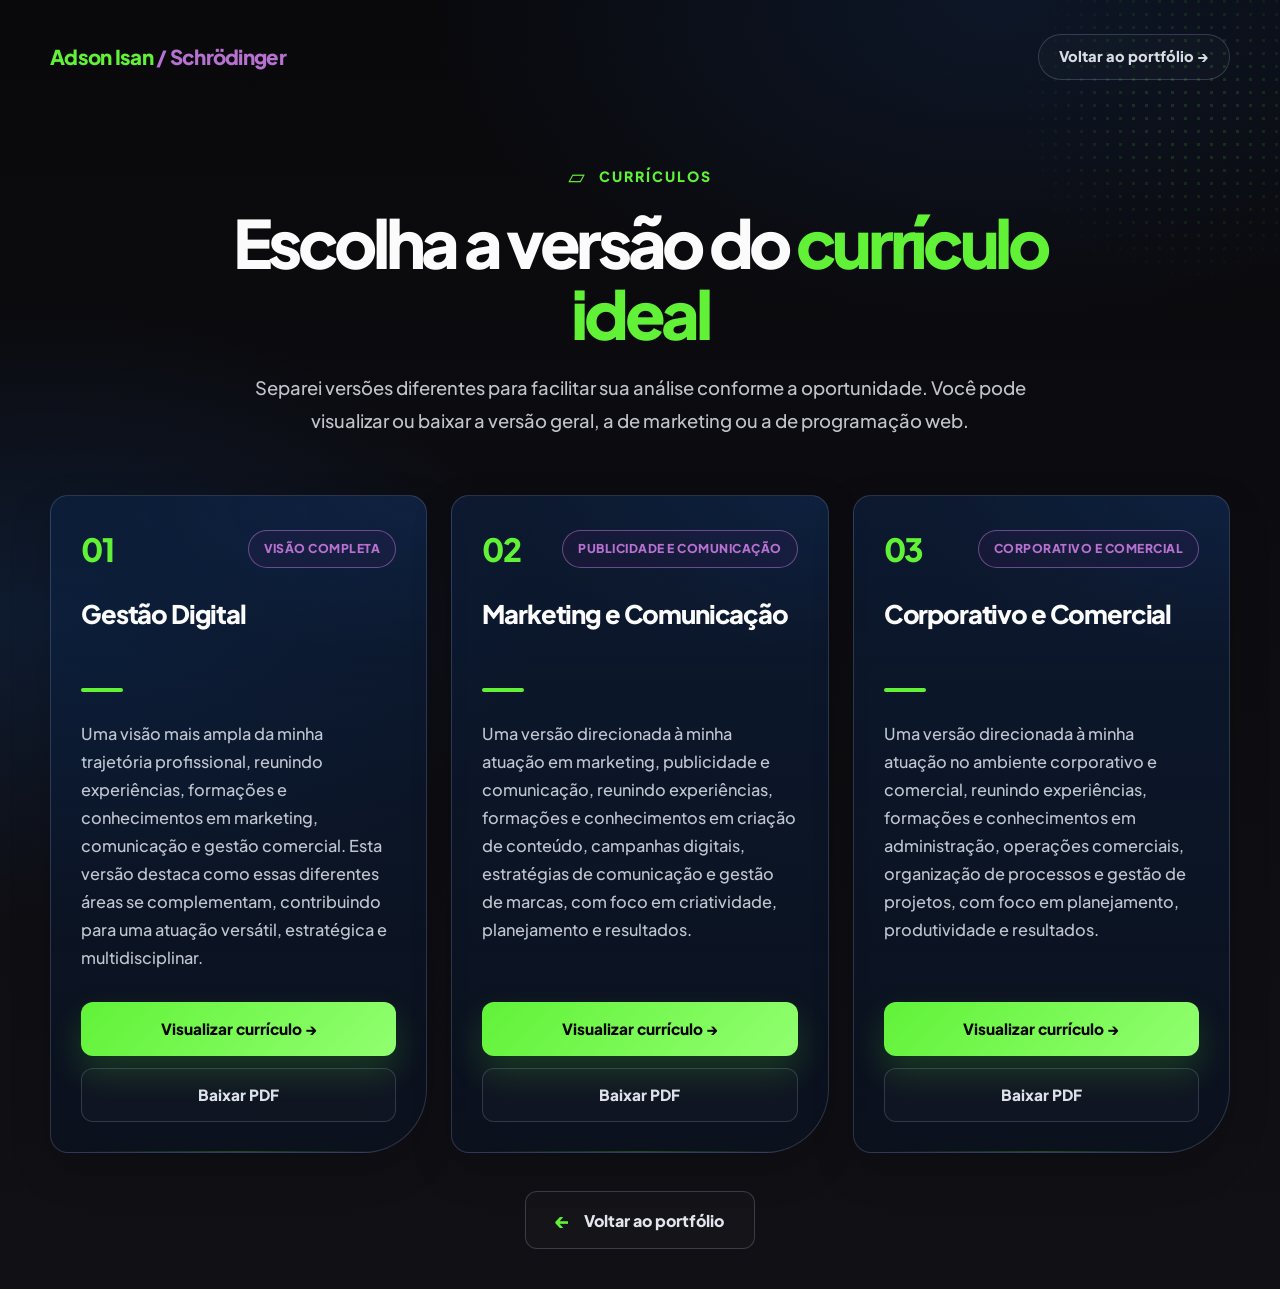
==== commit e5192578: "Add files via upload" ====
--- a/curriculos.html
+++ b/curriculos.html
@@ -372,56 +372,53 @@
         </div>
 
         <div class="card-body">
-          <h2>Soluções Digitais</h2>
+          <h2>Gestão Digital</h2>
           <span class="card-line"></span>
           <p>
-            Uma versão mais ampla do meu perfil, reunindo marketing, negócios, design estratégico e programação web em uma apresentação única e equilibrada.
-          </p>
+Uma visão mais ampla da minha trajetória profissional, reunindo experiências, formações e conhecimentos em marketing, comunicação e gestão comercial. Esta versão destaca como essas diferentes áreas se complementam, contribuindo para uma atuação versátil, estratégica e multidisciplinar.          </p>
         </div>
 
         <div class="card-actions">
-          <a class="btn primary" href="Currículo - Soluções Digitais.pdf" target="_blank" rel="noopener">Visualizar currículo →</a>
-          <a class="btn secondary" href="Currículo - Soluções Digitais.pdf" download>Baixar PDF</a>
+          <a class="btn primary" href="Currículo - Gestão Digital - Adson Isan.pdf" target="_blank" rel="noopener">Visualizar currículo →</a>
+          <a class="btn secondary" href="Currículo - Gestão Digital - Adson Isan.pdf" download>Baixar PDF</a>
         </div>
       </article>
 
       <article class="card">
         <div class="card-top">
           <strong class="card-number">02</strong>
-          <span class="badge">Marketing</span>
+          <span class="badge">Publicidade e Comunicação</span>
         </div>
 
         <div class="card-body">
           <h2>Marketing e Comunicação</h2>
           <span class="card-line"></span>
           <p>
-            Versão direcionada para estratégia de marketing digital, conteúdo, copywriting, SEO, social media, campanhas e comunicação com foco em resultados.
-          </p>
+Uma versão direcionada à minha atuação em marketing, publicidade e comunicação, reunindo experiências, formações e conhecimentos em criação de conteúdo, campanhas digitais, estratégias de comunicação e gestão de marcas, com foco em criatividade, planejamento e resultados.          </p>
         </div>
 
         <div class="card-actions">
-          <a class="btn primary" href="Currículo - Marketing Digital.pdf" target="_blank" rel="noopener">Visualizar currículo →</a>
-          <a class="btn secondary" href="Currículo - Marketing Digital.pdf" download>Baixar PDF</a>
+          <a class="btn primary" href="Currículo - Marketing Digital - Adson Isan.pdf" target="_blank" rel="noopener">Visualizar currículo →</a>
+          <a class="btn secondary" href="Currículo - Marketing Digital - Adson Isan.pdf" download>Baixar PDF</a>
         </div>
       </article>
 
       <article class="card">
         <div class="card-top">
           <strong class="card-number">03</strong>
-          <span class="badge">Negócios</span>
+          <span class="badge">Corporativo e Comercial</span>
         </div>
 
         <div class="card-body">
           <h2>Corporativo e Comercial</h2>
           <span class="card-line"></span>
           <p>
-            Versão pensada para o corporativo, com ênfase em admnistração, gestão, produtividade e construção de processos com resultado.
-          </p>
+Uma versão direcionada à minha atuação no ambiente corporativo e comercial, reunindo experiências, formações e conhecimentos em administração, operações comerciais, organização de processos e gestão de projetos, com foco em planejamento, produtividade e resultados.          </p>
         </div>
 
         <div class="card-actions">
-          <a class="btn primary" href="Currículo - Corporativo.pdf" target="_blank" rel="noopener">Visualizar currículo →</a>
-          <a class="btn secondary" href="Currículo - Corporativo.pdf" download>Baixar PDF</a>
+          <a class="btn primary" href="Currículo - Corporativo -  Adson Isan.pdf" target="_blank" rel="noopener">Visualizar currículo →</a>
+          <a class="btn secondary" href="Currículo - Corporativo -  Adson Isan.pdf" download>Baixar PDF</a>
         </div>
       </article>
     </section>
